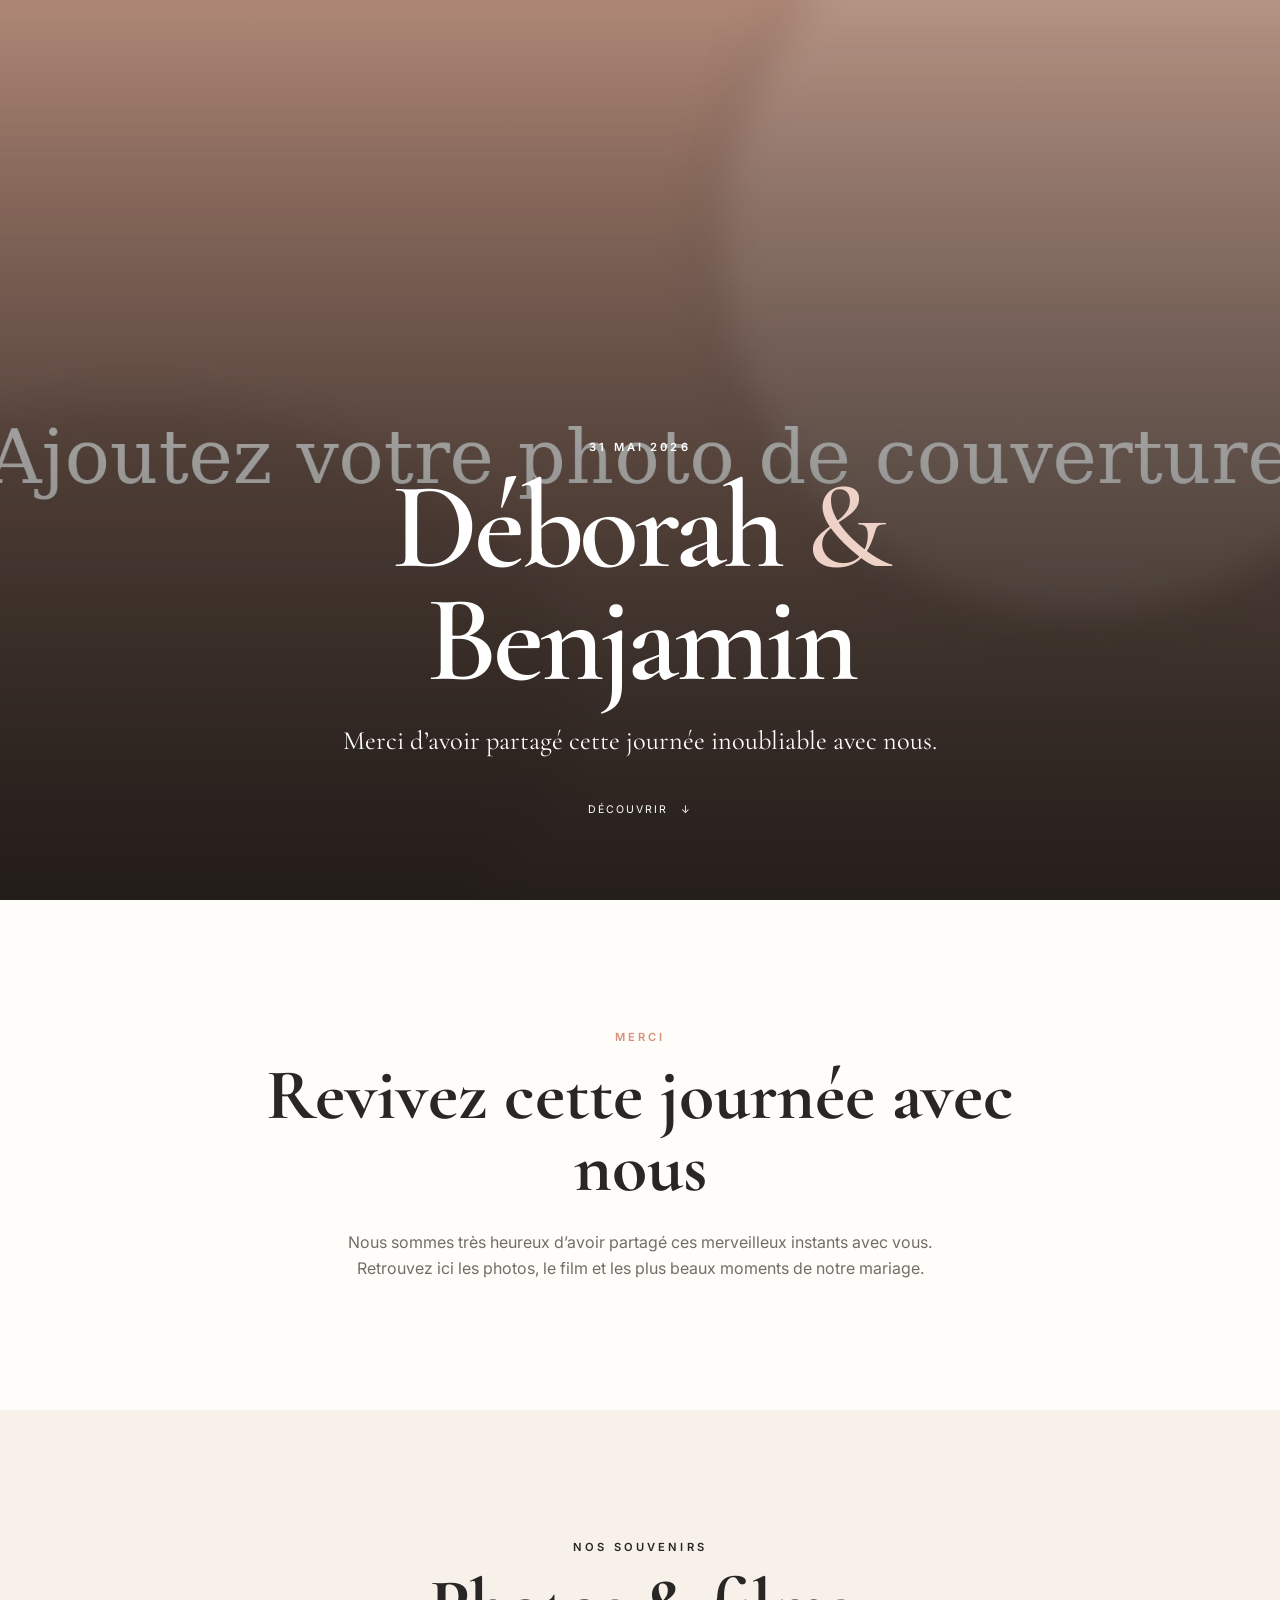
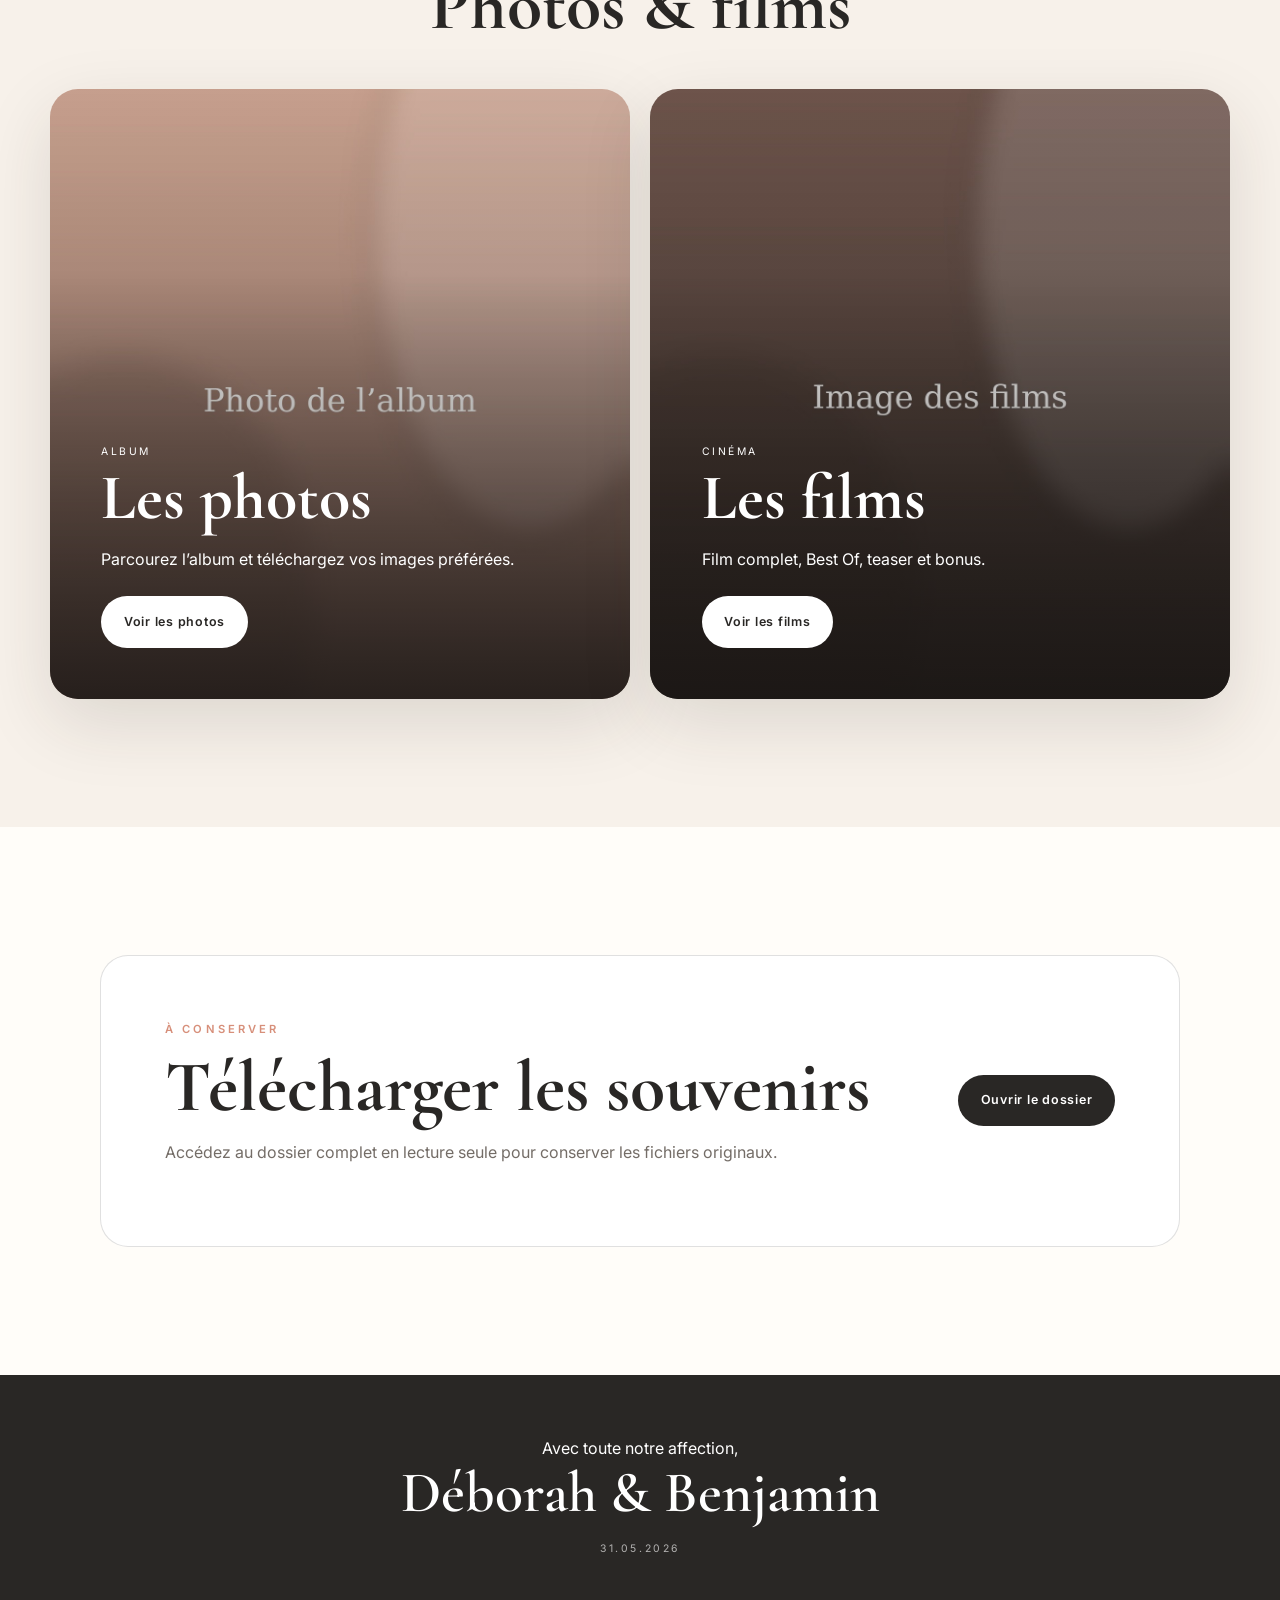
==== index.html @ db5a4152 "Add files via upload" ====
<!doctype html>
<html lang="fr">
<head>
  <meta charset="utf-8">
  <meta name="viewport" content="width=device-width, initial-scale=1">
  <meta name="theme-color" content="#f7f1ea">
  <meta name="description" content="Les souvenirs du mariage de Déborah & Benjamin — 31 mai 2026.">
  <title>Déborah & Benjamin — 31 mai 2026</title>
  <link rel="preconnect" href="https://fonts.googleapis.com">
  <link rel="preconnect" href="https://fonts.gstatic.com" crossorigin>
  <link href="https://fonts.googleapis.com/css2?family=Cormorant+Garamond:wght@500;600&family=Inter:wght@400;500;600&display=swap" rel="stylesheet">
  <link rel="stylesheet" href="style.css">
</head>
<body>
  <div class="intro" id="intro" aria-hidden="true">
    <div>
      <p class="intro-names">Déborah & Benjamin</p>
      <p class="intro-date">31 mai 2026</p>
    </div>
  </div>

  <header class="hero" id="accueil">
    <div class="hero-overlay"></div>
    <div class="hero-content reveal">
      <p class="eyebrow">31 mai 2026</p>
      <h1>Déborah <span>&</span> Benjamin</h1>
      <p class="hero-copy">Merci d’avoir partagé cette journée inoubliable avec nous.</p>
      <a class="scroll-link" href="#souvenirs" aria-label="Découvrir les souvenirs">
        Découvrir
        <span aria-hidden="true">↓</span>
      </a>
    </div>
  </header>

  <main>
    <section class="thanks section">
      <div class="narrow reveal">
        <p class="eyebrow peach">Merci</p>
        <h2>Revivez cette journée avec nous</h2>
        <p>
          Nous sommes très heureux d’avoir partagé ces merveilleux instants avec vous.
          Retrouvez ici les photos, le film et les plus beaux moments de notre mariage.
        </p>
      </div>
    </section>

    <section class="memories section" id="souvenirs">
      <div class="section-heading reveal">
        <p class="eyebrow">Nos souvenirs</p>
        <h2>Photos & films</h2>
      </div>

      <div class="cards">
        <article class="card card-photo reveal">
          <div class="card-shade"></div>
          <div class="card-content">
            <p class="card-kicker">Album</p>
            <h3>Les photos</h3>
            <p>Parcourez l’album et téléchargez vos images préférées.</p>
            <a class="button light" id="photos-link" href="#" target="_blank" rel="noopener">Voir les photos</a>
          </div>
        </article>

        <article class="card card-film reveal">
          <div class="card-shade"></div>
          <div class="card-content">
            <p class="card-kicker">Cinéma</p>
            <h3>Les films</h3>
            <p>Film complet, Best Of, teaser et bonus.</p>
            <a class="button light" href="films.html">Voir les films</a>
          </div>
        </article>
      </div>
    </section>

    <section class="download section">
      <div class="download-box reveal">
        <div>
          <p class="eyebrow peach">À conserver</p>
          <h2>Télécharger les souvenirs</h2>
          <p>Accédez au dossier complet en lecture seule pour conserver les fichiers originaux.</p>
        </div>
        <a class="button dark" id="download-link" href="#" target="_blank" rel="noopener">Ouvrir le dossier</a>
      </div>
    </section>
  </main>

  <footer>
    <p>Avec toute notre affection,</p>
    <p class="signature">Déborah & Benjamin</p>
    <p class="footer-date">31.05.2026</p>
  </footer>

  <script src="config.js"></script>
  <script src="script.js"></script>
</body>
</html>
---- style.css ----
:root {
  --ivory: #f7f1ea;
  --paper: #fffdf9;
  --charcoal: #292725;
  --muted: #746d67;
  --peach: #d78f7a;
  --peach-soft: #eed2c7;
  --line: rgba(41, 39, 37, .14);
  --shadow: 0 24px 70px rgba(49, 39, 31, .13);
}

* { box-sizing: border-box; }
html { scroll-behavior: smooth; }
body {
  margin: 0;
  color: var(--charcoal);
  background: var(--paper);
  font-family: Inter, system-ui, -apple-system, BlinkMacSystemFont, "Segoe UI", sans-serif;
  line-height: 1.65;
}
a { color: inherit; }
img { max-width: 100%; display: block; }

.intro {
  position: fixed;
  inset: 0;
  z-index: 100;
  display: grid;
  place-items: center;
  text-align: center;
  background: var(--ivory);
  transition: opacity .8s ease, visibility .8s ease;
}
.intro.hidden { opacity: 0; visibility: hidden; }
.intro-names {
  margin: 0;
  font: 600 clamp(2.5rem, 8vw, 6rem)/1 Cormorant Garamond, serif;
}
.intro-date {
  margin: .9rem 0 0;
  letter-spacing: .26em;
  text-transform: uppercase;
  font-size: .72rem;
}

.hero {
  min-height: 100svh;
  position: relative;
  display: grid;
  place-items: end center;
  padding: 7rem 1.5rem 5rem;
  text-align: center;
  color: white;
  background:
    url("assets/cover.jpg") center 38% / cover no-repeat,
    linear-gradient(135deg, #caa693, #5a4a43);
}
.hero-overlay {
  position: absolute;
  inset: 0;
  background: linear-gradient(to bottom, rgba(20,17,15,.15), rgba(20,17,15,.68));
}
.hero-content { position: relative; z-index: 1; max-width: 900px; }
.eyebrow {
  margin: 0 0 .8rem;
  font-size: .7rem;
  font-weight: 600;
  letter-spacing: .28em;
  text-transform: uppercase;
}
.eyebrow.peach { color: var(--peach); }
.hero h1, .films-header h1 {
  margin: 0;
  font: 600 clamp(3.1rem, 10vw, 7.7rem)/.92 Cormorant Garamond, serif;
  letter-spacing: -.035em;
}
.hero h1 span { color: var(--peach-soft); font-weight: 500; }
.hero-copy {
  margin: 1.5rem auto 0;
  max-width: 620px;
  font-family: Cormorant Garamond, serif;
  font-size: clamp(1.2rem, 3vw, 1.65rem);
}
.scroll-link {
  display: inline-flex;
  gap: .8rem;
  margin-top: 2.3rem;
  align-items: center;
  text-decoration: none;
  text-transform: uppercase;
  letter-spacing: .19em;
  font-size: .66rem;
}

.section { padding: clamp(5rem, 10vw, 9rem) 1.4rem; }
.narrow { max-width: 760px; margin: auto; text-align: center; }
h2, h3 { font-family: Cormorant Garamond, serif; }
.narrow h2, .section-heading h2, .download-box h2 {
  margin: 0;
  font-size: clamp(2.5rem, 6vw, 4.5rem);
  line-height: 1;
}
.narrow p:last-child {
  max-width: 650px;
  margin: 1.6rem auto 0;
  color: var(--muted);
  font-size: 1rem;
}

.memories { background: var(--ivory); }
.section-heading { text-align: center; margin-bottom: 3rem; }
.cards {
  max-width: 1180px;
  margin: auto;
  display: grid;
  grid-template-columns: repeat(2, minmax(0, 1fr));
  gap: 1.3rem;
}
.card {
  min-height: 610px;
  position: relative;
  display: flex;
  align-items: end;
  overflow: hidden;
  border-radius: 28px;
  color: white;
  box-shadow: var(--shadow);
  background-size: cover;
  background-position: center;
}
.card-photo {
  background-image:
    url("assets/photos.jpg"),
    linear-gradient(145deg, #d4a68f, #78615a);
}
.card-film {
  background-image:
    url("assets/films.jpg"),
    linear-gradient(145deg, #6d5a51, #292725);
}
.card-shade {
  position: absolute; inset: 0;
  background: linear-gradient(to top, rgba(25,21,19,.82), rgba(25,21,19,.05) 70%);
}
.card-content { position: relative; z-index: 1; padding: clamp(2rem, 5vw, 3.2rem); }
.card-kicker {
  margin: 0 0 .35rem;
  font-size: .65rem;
  letter-spacing: .24em;
  text-transform: uppercase;
}
.card h3 { margin: 0; font-size: clamp(2.8rem, 5vw, 4.4rem); line-height: 1; }
.card p:not(.card-kicker) { max-width: 420px; margin: 1rem 0 1.5rem; }

.button {
  min-height: 48px;
  display: inline-flex;
  align-items: center;
  justify-content: center;
  padding: .9rem 1.35rem;
  border: 1px solid transparent;
  border-radius: 999px;
  text-decoration: none;
  font-weight: 600;
  font-size: .78rem;
  letter-spacing: .06em;
  transition: transform .25s ease, background .25s ease, color .25s ease;
}
.button:hover { transform: translateY(-2px); }
.button.light { background: white; color: var(--charcoal); }
.button.dark { background: var(--charcoal); color: white; }

.download-box {
  max-width: 1080px;
  margin: auto;
  padding: clamp(2rem, 6vw, 4rem);
  display: flex;
  gap: 2rem;
  align-items: center;
  justify-content: space-between;
  border: 1px solid var(--line);
  border-radius: 28px;
  background: white;
}
.download-box p { max-width: 650px; color: var(--muted); }

footer {
  padding: 3.5rem 1.4rem 4rem;
  text-align: center;
  background: var(--charcoal);
  color: white;
}
footer p { margin: .25rem 0; }
.signature {
  font: 600 clamp(2rem, 6vw, 3.6rem)/1 Cormorant Garamond, serif;
}
.footer-date {
  margin-top: 1.1rem;
  font-size: .65rem;
  letter-spacing: .25em;
  color: rgba(255,255,255,.65);
}

.reveal {
  opacity: 0;
  transform: translateY(24px);
  transition: opacity .8s ease, transform .8s ease;
}
.reveal.visible { opacity: 1; transform: none; }

.inner-page { background: var(--ivory); }
.topbar {
  min-height: 72px;
  padding: 0 1.3rem;
  display: grid;
  grid-template-columns: 1fr auto 1fr;
  gap: 1rem;
  align-items: center;
  border-bottom: 1px solid var(--line);
  background: rgba(247,241,234,.92);
  backdrop-filter: blur(12px);
}
.topbar span:last-child { text-align: right; }
.topbar span, .back-link {
  font-size: .68rem;
  letter-spacing: .12em;
  text-transform: uppercase;
  text-decoration: none;
}
.films-main { padding: clamp(4rem, 8vw, 7rem) 1.3rem 7rem; }
.films-header {
  max-width: 900px;
  margin: 0 auto 4rem;
  text-align: center;
}
.films-header h1 {
  color: var(--charcoal);
  font-size: clamp(3.2rem, 8vw, 6rem);
}
.films-header > p:last-child { color: var(--muted); }
.film-grid {
  max-width: 1080px;
  margin: auto;
  display: grid;
  gap: 1.3rem;
}
.film-card {
  display: grid;
  grid-template-columns: minmax(260px, .9fr) 1.1fr;
  overflow: hidden;
  border-radius: 26px;
  background: white;
  box-shadow: 0 20px 60px rgba(49,39,31,.08);
}
.film-thumb {
  min-height: 360px;
  position: relative;
  display: flex;
  align-items: flex-end;
  padding: 1.4rem;
  color: rgba(255,255,255,.9);
  font: 600 3rem/1 Cormorant Garamond, serif;
  background-position: center;
  background-size: cover;
}
.thumb-full { background-image: url("assets/film-full.jpg"), linear-gradient(145deg,#c99c85,#4a3e38); }
.thumb-best { background-image: url("assets/film-best.jpg"), linear-gradient(145deg,#b78073,#2f2a28); }
.thumb-teaser { background-image: url("assets/film-teaser.jpg"), linear-gradient(145deg,#d2ae98,#5d4d46); }
.thumb-bonus { background-image: url("assets/film-bonus.jpg"), linear-gradient(145deg,#b77d6b,#372f2c); }
.film-info {
  padding: clamp(2rem, 5vw, 4rem);
  display: flex;
  flex-direction: column;
  align-items: flex-start;
  justify-content: center;
}
.film-info h2 { margin: 0; font-size: clamp(2.4rem, 5vw, 4rem); line-height: 1; }
.film-info > p:not(.card-kicker) { margin: 1rem 0 1.6rem; color: var(--muted); }

@media (max-width: 760px) {
  .hero { min-height: 88svh; background-position: center top; }
  .cards { grid-template-columns: 1fr; }
  .card { min-height: 530px; }
  .download-box { align-items: flex-start; flex-direction: column; }
  .film-card { grid-template-columns: 1fr; }
  .film-thumb { min-height: 270px; }
  .topbar { grid-template-columns: 1fr 1fr; }
  .topbar span:nth-child(2) { display: none; }
}
@media (prefers-reduced-motion: reduce) {
  *, *::before, *::after { scroll-behavior: auto !important; transition: none !important; }
  .intro { display: none; }
  .reveal { opacity: 1; transform: none; }
}
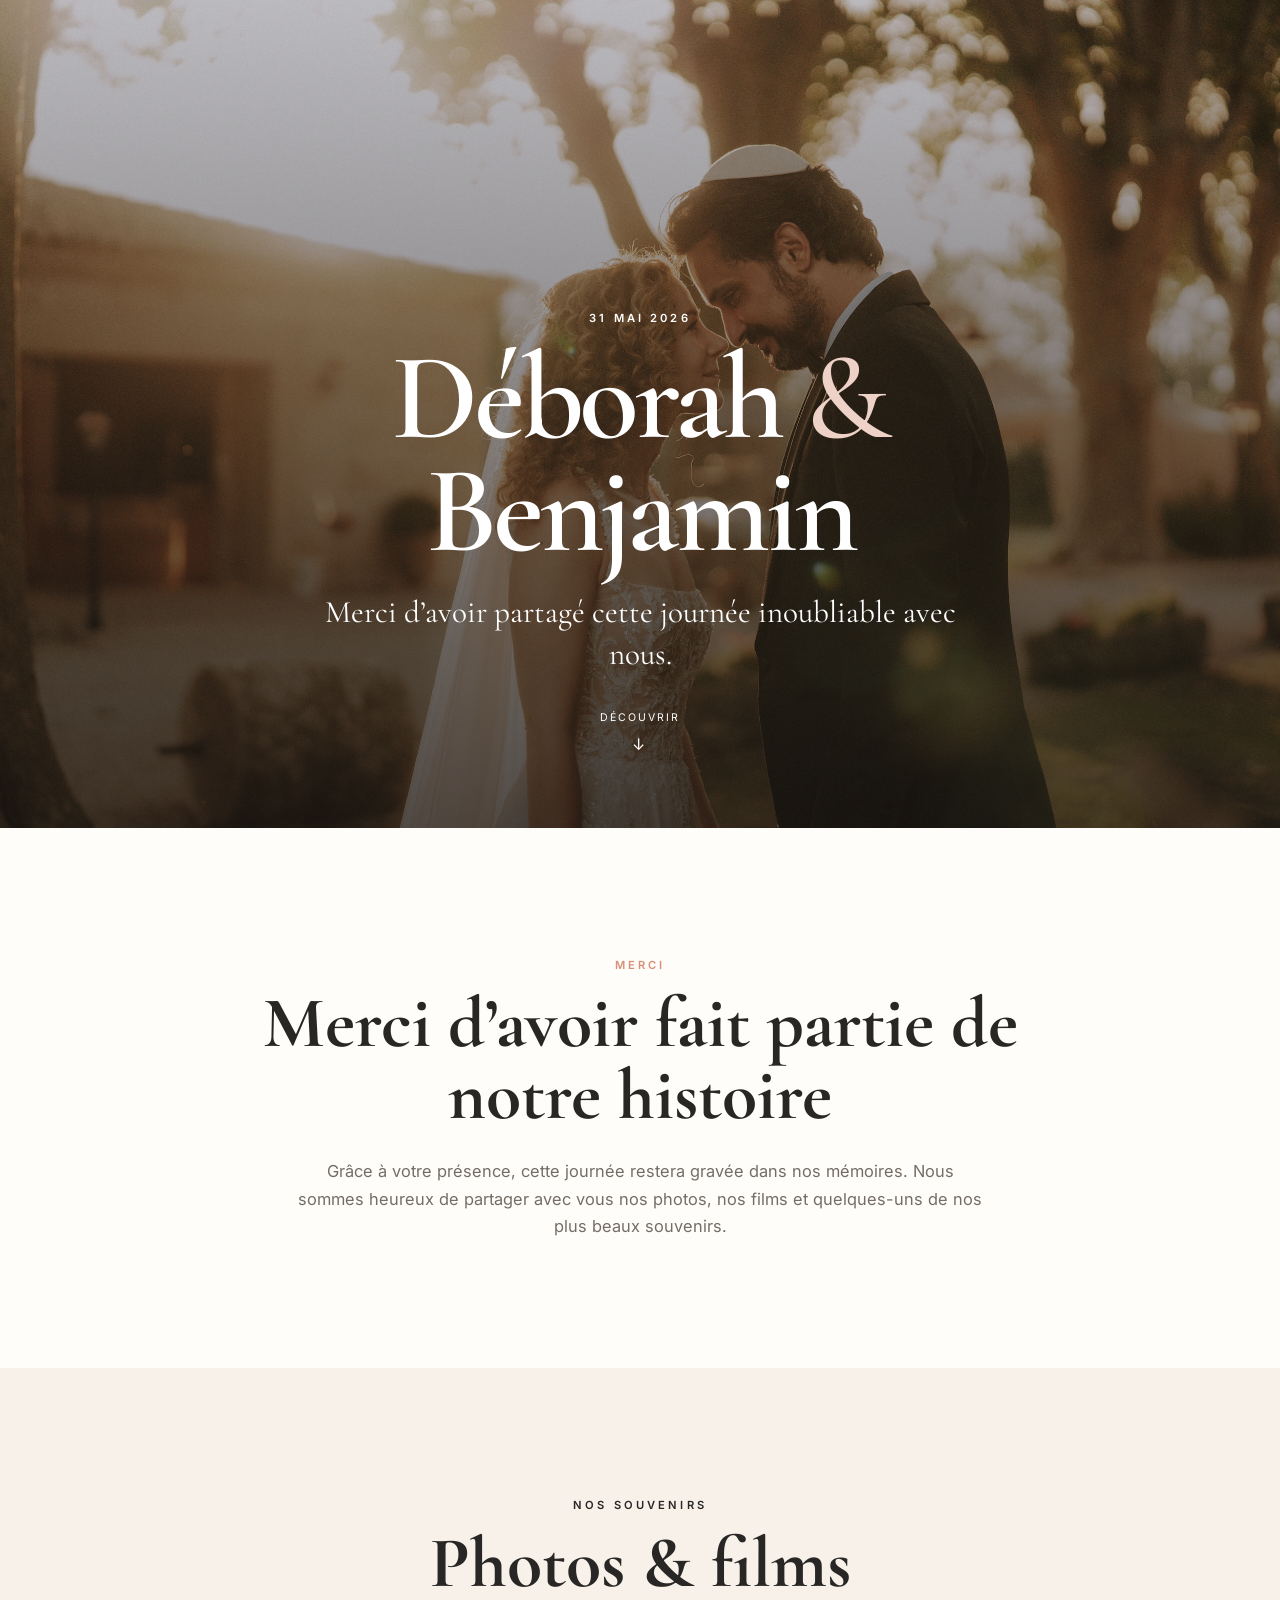
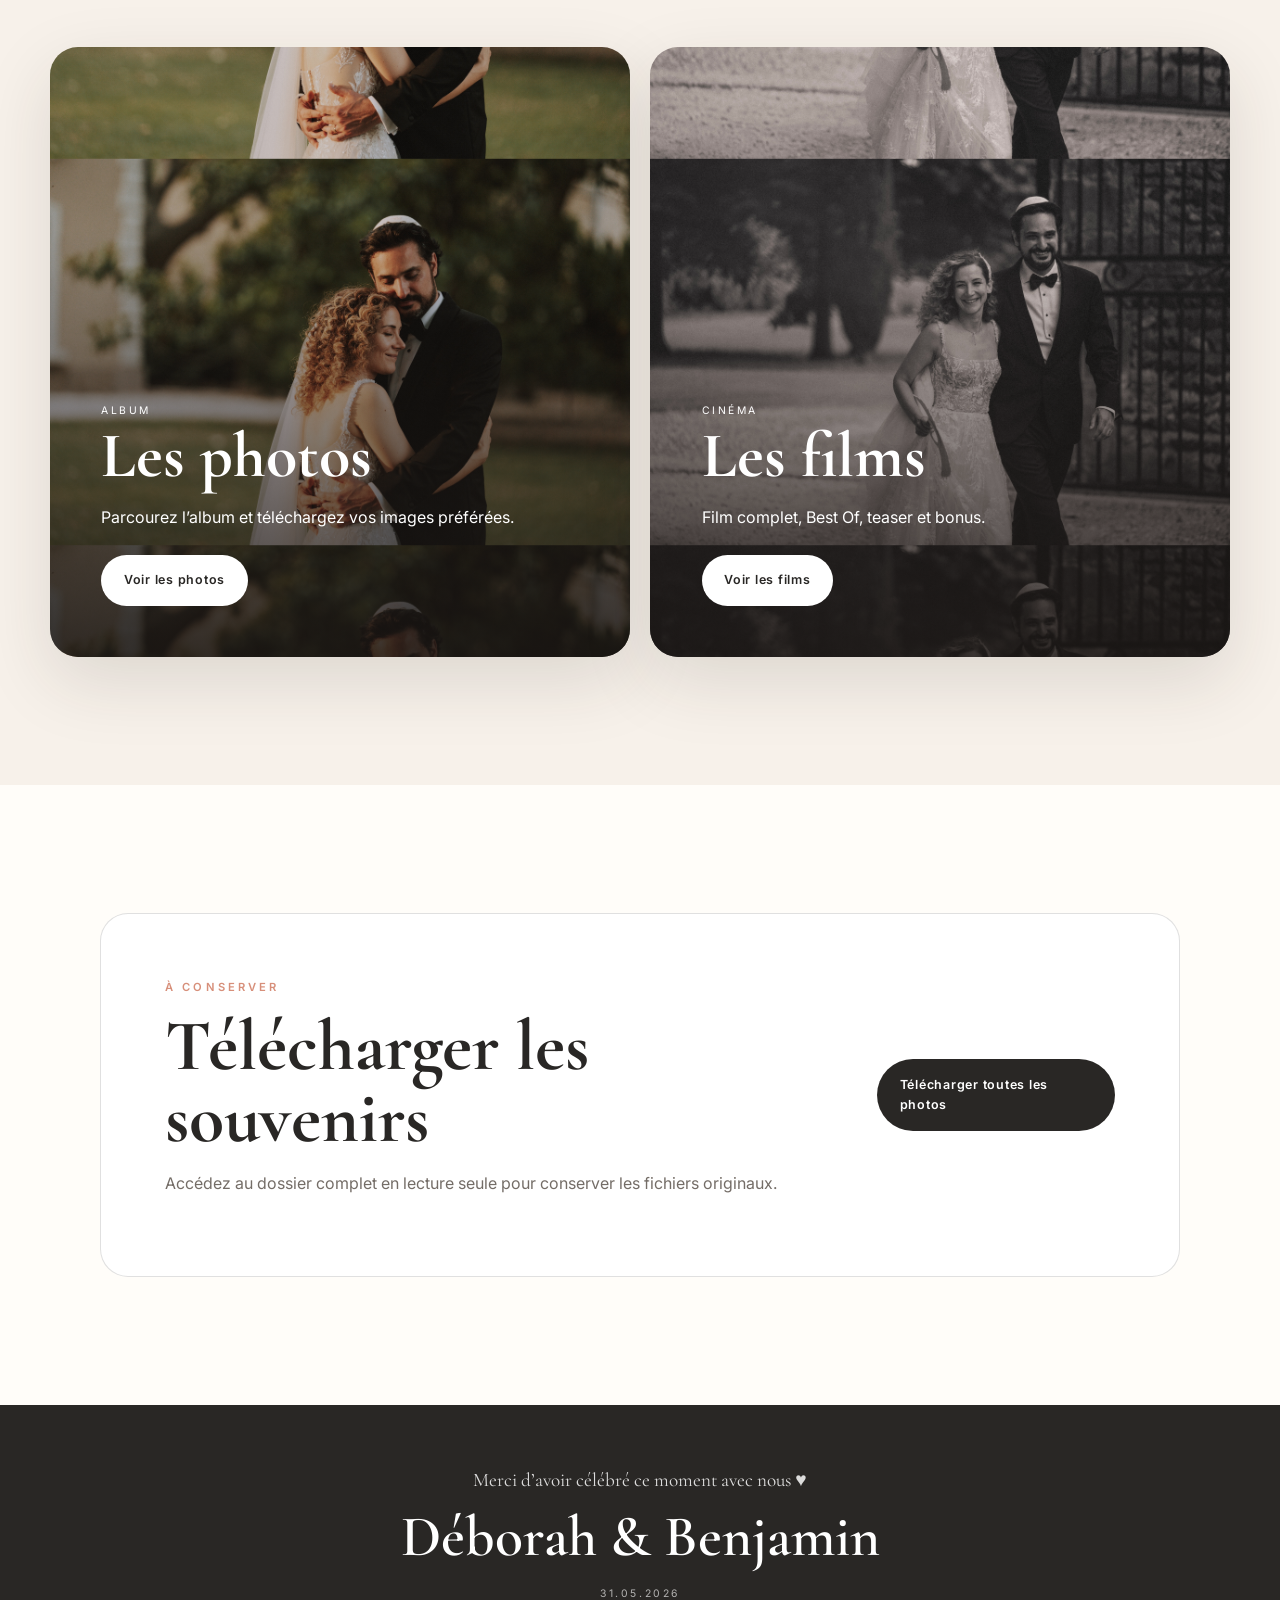
==== commit 78238892: "Add files via upload" ====
--- a/index.html
+++ b/index.html
@@ -26,8 +26,8 @@
       <h1>Déborah <span>&</span> Benjamin</h1>
       <p class="hero-copy">Merci d’avoir partagé cette journée inoubliable avec nous.</p>
       <a class="scroll-link" href="#souvenirs" aria-label="Découvrir les souvenirs">
-        Découvrir
-        <span aria-hidden="true">↓</span>
+        <span>Découvrir</span>
+        <span class="scroll-arrow" aria-hidden="true">↓</span>
       </a>
     </div>
   </header>
@@ -36,10 +36,11 @@
     <section class="thanks section">
       <div class="narrow reveal">
         <p class="eyebrow peach">Merci</p>
-        <h2>Revivez cette journée avec nous</h2>
+        <h2>Merci d’avoir fait partie de notre histoire</h2>
         <p>
-          Nous sommes très heureux d’avoir partagé ces merveilleux instants avec vous.
-          Retrouvez ici les photos, le film et les plus beaux moments de notre mariage.
+          Grâce à votre présence, cette journée restera gravée dans nos mémoires.
+          Nous sommes heureux de partager avec vous nos photos, nos films et quelques-uns
+          de nos plus beaux souvenirs.
         </p>
       </div>
     </section>
@@ -80,13 +81,13 @@
           <h2>Télécharger les souvenirs</h2>
           <p>Accédez au dossier complet en lecture seule pour conserver les fichiers originaux.</p>
         </div>
-        <a class="button dark" id="download-link" href="#" target="_blank" rel="noopener">Ouvrir le dossier</a>
+        <a class="button dark" id="download-link" href="#" target="_blank" rel="noopener">Télécharger toutes les photos</a>
       </div>
     </section>
   </main>
 
   <footer>
-    <p>Avec toute notre affection,</p>
+    <p class="footer-thanks">Merci d’avoir célébré ce moment avec nous ♥</p>
     <p class="signature">Déborah & Benjamin</p>
     <p class="footer-date">31.05.2026</p>
   </footer>
--- a/style.css
+++ b/style.css
@@ -293,3 +293,143 @@
   .intro { display: none; }
   .reveal { opacity: 1; transform: none; }
 }
+
+
+/* Finitions premium — version 2 */
+.hero {
+  min-height: 92svh;
+  padding-bottom: 4.4rem;
+}
+
+.hero-content {
+  transform: translateY(1rem);
+}
+
+.hero-copy {
+  max-width: 650px;
+  font-size: clamp(1.45rem, 3.3vw, 1.95rem);
+  line-height: 1.35;
+}
+
+.scroll-link {
+  flex-direction: column;
+  gap: .3rem;
+  margin-top: 2.1rem;
+}
+
+.scroll-arrow {
+  display: inline-block;
+  font-size: 1rem;
+  animation: driftDown 1.8s ease-in-out infinite;
+}
+
+@keyframes driftDown {
+  0%, 100% { transform: translateY(0); opacity: .65; }
+  50% { transform: translateY(7px); opacity: 1; }
+}
+
+.narrow {
+  max-width: 820px;
+}
+
+.narrow p:last-child {
+  max-width: 690px;
+  margin-top: 1.7rem;
+  font-size: 1.03rem;
+}
+
+.card {
+  background-size: 100%;
+  transition:
+    transform .55s cubic-bezier(.2,.7,.2,1),
+    box-shadow .55s ease,
+    background-size .8s ease;
+}
+
+.card:hover {
+  transform: translateY(-8px);
+  box-shadow: 0 34px 90px rgba(49, 39, 31, .2);
+  background-size: 106%;
+}
+
+.card-shade {
+  transition: background .55s ease;
+}
+
+.card:hover .card-shade {
+  background: linear-gradient(to top, rgba(25,21,19,.88), rgba(25,21,19,.01) 72%);
+}
+
+.button {
+  transition:
+    transform .3s ease,
+    background .3s ease,
+    color .3s ease,
+    box-shadow .3s ease;
+}
+
+.button:hover {
+  transform: translateY(-3px);
+  box-shadow: 0 12px 28px rgba(41,39,37,.16);
+}
+
+.footer-thanks {
+  margin-bottom: .8rem;
+  font-family: Cormorant Garamond, serif;
+  font-size: 1.2rem;
+  color: rgba(255,255,255,.84);
+}
+
+.reveal {
+  transform: translateY(34px);
+  transition:
+    opacity 1s cubic-bezier(.2,.7,.2,1),
+    transform 1s cubic-bezier(.2,.7,.2,1);
+}
+
+.film-card {
+  transition: transform .45s ease, box-shadow .45s ease;
+}
+
+.film-card:hover {
+  transform: translateY(-6px);
+  box-shadow: 0 30px 80px rgba(49,39,31,.14);
+}
+
+.film-thumb {
+  transition: transform .7s ease;
+}
+
+.film-card:hover .film-thumb {
+  transform: scale(1.025);
+}
+
+@media (max-width: 760px) {
+  .hero {
+    min-height: 88svh;
+    padding-bottom: 3.6rem;
+  }
+
+  .hero-content {
+    transform: none;
+  }
+
+  .hero-copy {
+    font-size: clamp(1.3rem, 5vw, 1.65rem);
+  }
+
+  .card {
+    background-size: cover;
+  }
+
+  .card:hover {
+    transform: none;
+    background-size: cover;
+  }
+}
+
+@media (prefers-reduced-motion: reduce) {
+  .scroll-arrow {
+    animation: none !important;
+  }
+}
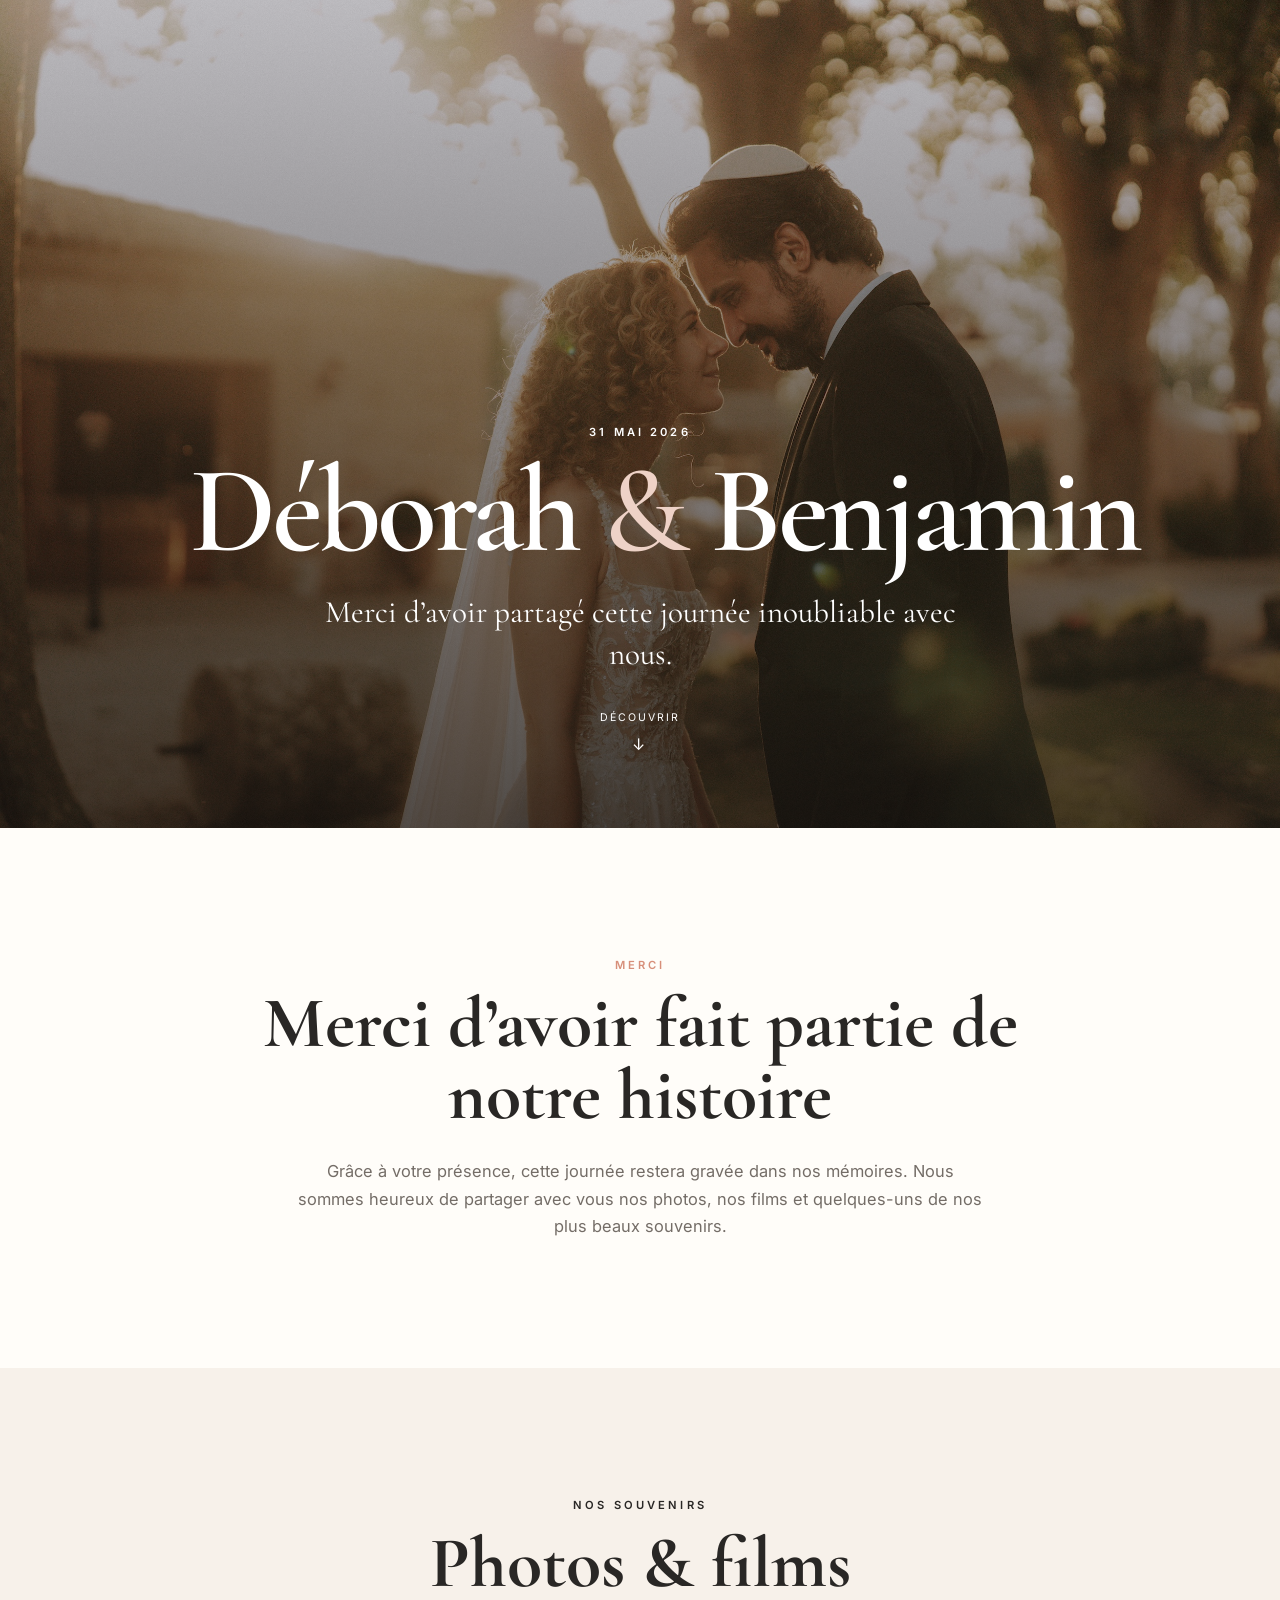
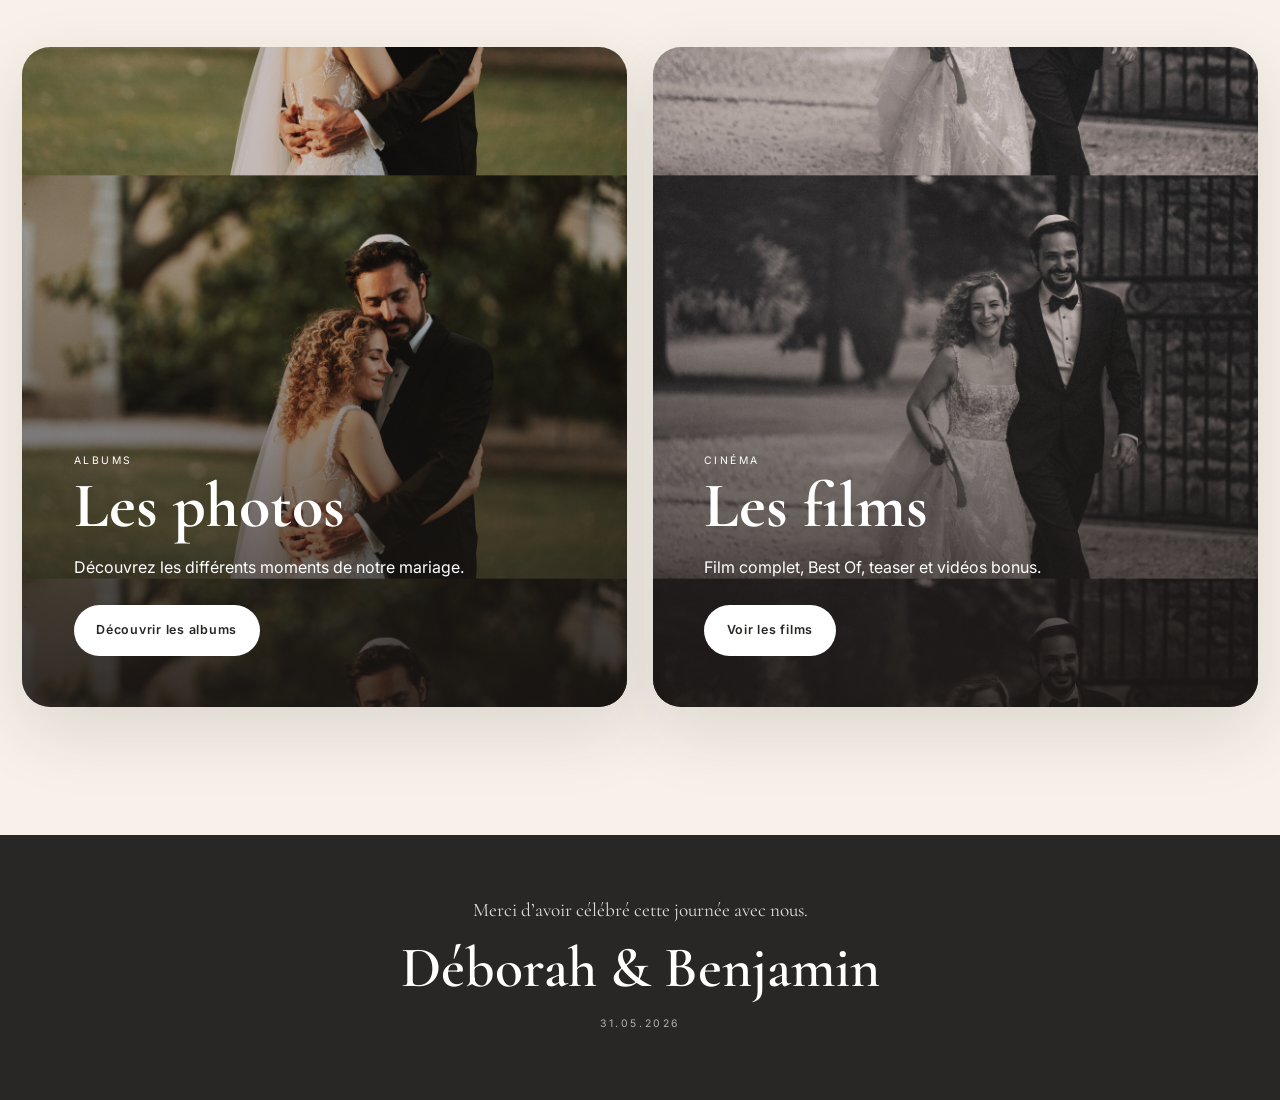
==== commit b35d527e: "Add files via upload" ====
--- a/index.html
+++ b/index.html
@@ -13,86 +13,40 @@
 </head>
 <body>
   <div class="intro" id="intro" aria-hidden="true">
-    <div>
-      <p class="intro-names">Déborah & Benjamin</p>
-      <p class="intro-date">31 mai 2026</p>
-    </div>
+    <div><p class="intro-names">Déborah & Benjamin</p><p class="intro-date">31 mai 2026</p></div>
   </div>
-
   <header class="hero" id="accueil">
     <div class="hero-overlay"></div>
     <div class="hero-content reveal">
       <p class="eyebrow">31 mai 2026</p>
       <h1>Déborah <span>&</span> Benjamin</h1>
       <p class="hero-copy">Merci d’avoir partagé cette journée inoubliable avec nous.</p>
-      <a class="scroll-link" href="#souvenirs" aria-label="Découvrir les souvenirs">
-        <span>Découvrir</span>
-        <span class="scroll-arrow" aria-hidden="true">↓</span>
-      </a>
+      <a class="scroll-link" href="#souvenirs" aria-label="Découvrir les souvenirs"><span>Découvrir</span><span class="scroll-arrow" aria-hidden="true">↓</span></a>
     </div>
   </header>
-
   <main>
     <section class="thanks section">
       <div class="narrow reveal">
         <p class="eyebrow peach">Merci</p>
         <h2>Merci d’avoir fait partie de notre histoire</h2>
-        <p>
-          Grâce à votre présence, cette journée restera gravée dans nos mémoires.
-          Nous sommes heureux de partager avec vous nos photos, nos films et quelques-uns
-          de nos plus beaux souvenirs.
-        </p>
+        <p>Grâce à votre présence, cette journée restera gravée dans nos mémoires. Nous sommes heureux de partager avec vous nos photos, nos films et quelques-uns de nos plus beaux souvenirs.</p>
       </div>
     </section>
-
     <section class="memories section" id="souvenirs">
-      <div class="section-heading reveal">
-        <p class="eyebrow">Nos souvenirs</p>
-        <h2>Photos & films</h2>
-      </div>
-
+      <div class="section-heading reveal"><p class="eyebrow">Nos souvenirs</p><h2>Photos & films</h2></div>
       <div class="cards">
         <article class="card card-photo reveal">
           <div class="card-shade"></div>
-          <div class="card-content">
-            <p class="card-kicker">Album</p>
-            <h3>Les photos</h3>
-            <p>Parcourez l’album et téléchargez vos images préférées.</p>
-            <a class="button light" id="photos-link" href="#" target="_blank" rel="noopener">Voir les photos</a>
-          </div>
+          <div class="card-content"><p class="card-kicker">Albums</p><h3>Les photos</h3><p>Découvrez les différents moments de notre mariage.</p><a class="button light" href="photos.html">Découvrir les albums</a></div>
         </article>
-
         <article class="card card-film reveal">
           <div class="card-shade"></div>
-          <div class="card-content">
-            <p class="card-kicker">Cinéma</p>
-            <h3>Les films</h3>
-            <p>Film complet, Best Of, teaser et bonus.</p>
-            <a class="button light" href="films.html">Voir les films</a>
-          </div>
+          <div class="card-content"><p class="card-kicker">Cinéma</p><h3>Les films</h3><p>Film complet, Best Of, teaser et vidéos bonus.</p><a class="button light" href="films.html">Voir les films</a></div>
         </article>
       </div>
     </section>
-
-    <section class="download section">
-      <div class="download-box reveal">
-        <div>
-          <p class="eyebrow peach">À conserver</p>
-          <h2>Télécharger les souvenirs</h2>
-          <p>Accédez au dossier complet en lecture seule pour conserver les fichiers originaux.</p>
-        </div>
-        <a class="button dark" id="download-link" href="#" target="_blank" rel="noopener">Télécharger toutes les photos</a>
-      </div>
-    </section>
   </main>
-
-  <footer>
-    <p class="footer-thanks">Merci d’avoir célébré ce moment avec nous ♥</p>
-    <p class="signature">Déborah & Benjamin</p>
-    <p class="footer-date">31.05.2026</p>
-  </footer>
-
-  <script src="config.js"></script>
-  <script src="script.js"></script>
+  <footer><p class="footer-thanks">Merci d’avoir célébré cette journée avec nous.</p><p class="signature">Déborah & Benjamin</p><p class="footer-date">31.05.2026</p></footer>
+  <script src="config.js"></script><script src="script.js"></script>
 </body>
 </html>
--- a/style.css
+++ b/style.css
@@ -433,3 +433,56 @@
     animation: none !important;
   }
 }
+
+/* Pages albums et bonus */
+.hero h1 { white-space: nowrap; }
+.cards { max-width: 1280px; gap: 1.6rem; }
+.card { min-height: 660px; }
+.download { display: none; }
+
+.album-grid {
+  max-width: 1180px;
+  margin: auto;
+  display: grid;
+  grid-template-columns: repeat(2, minmax(0, 1fr));
+  gap: 1.35rem;
+}
+.album-card {
+  position: relative;
+  min-height: 440px;
+  display: flex;
+  align-items: flex-end;
+  overflow: hidden;
+  border-radius: 28px;
+  color: white;
+  text-decoration: none;
+  background-position: center;
+  background-size: cover;
+  box-shadow: var(--shadow);
+  transition: transform .5s cubic-bezier(.2,.7,.2,1), box-shadow .5s ease, background-size .8s ease;
+}
+.album-card:last-child { grid-column: 1 / -1; min-height: 500px; }
+.album-card:hover { transform: translateY(-7px); box-shadow: 0 34px 90px rgba(49,39,31,.2); background-size: 106%; }
+.album-shade { position: absolute; inset: 0; background: linear-gradient(to top, rgba(20,17,15,.82), rgba(20,17,15,.05) 72%); }
+.album-content { position: relative; z-index: 1; padding: clamp(2rem, 5vw, 3.2rem); width: 100%; }
+.album-number { display: block; margin-bottom: .5rem; font-size: .65rem; letter-spacing: .24em; }
+.album-content h2 { margin: 0 0 1rem; font-size: clamp(2.7rem, 5vw, 4.6rem); line-height: .95; }
+.album-action { font-size: .75rem; font-weight: 600; letter-spacing: .08em; text-transform: uppercase; }
+.album-mairie { background-image: url("assets/mairie.jpg"), linear-gradient(145deg,#c99c85,#4a3e38); }
+.album-pool { background-image: url("assets/Pool-Henne.jpg"), linear-gradient(145deg,#d2ae98,#5d4d46); }
+.album-ceremonie { background-image: url("assets/ceremonie.jpg"), linear-gradient(145deg,#b78073,#2f2a28); }
+.album-maries { background-image: url("assets/maries.jpg"), linear-gradient(145deg,#caa693,#5a4a43); }
+.album-cocktail { background-image: url("assets/cocktail-soiree.jpg"), linear-gradient(145deg,#6d5a51,#292725); }
+
+.thumb-adjointe { background-image: url("assets/adjointe.jpg"), linear-gradient(145deg,#c99c85,#4a3e38); }
+.thumb-rabbin { background-image: url("assets/rabin.jpg"), linear-gradient(145deg,#b78073,#2f2a28); }
+.thumb-ketouba { background-image: url("assets/ceremonie.jpg"), linear-gradient(145deg,#d2ae98,#5d4d46); }
+.thumb-tango { background-image: url("assets/tango.jpg"), linear-gradient(145deg,#6d5a51,#292725); }
+
+@media (max-width: 760px) {
+  .hero h1 { white-space: normal; }
+  .card { min-height: 560px; }
+  .album-grid { grid-template-columns: 1fr; }
+  .album-card, .album-card:last-child { grid-column: auto; min-height: 430px; }
+  .album-card:hover { transform: none; background-size: cover; }
+}
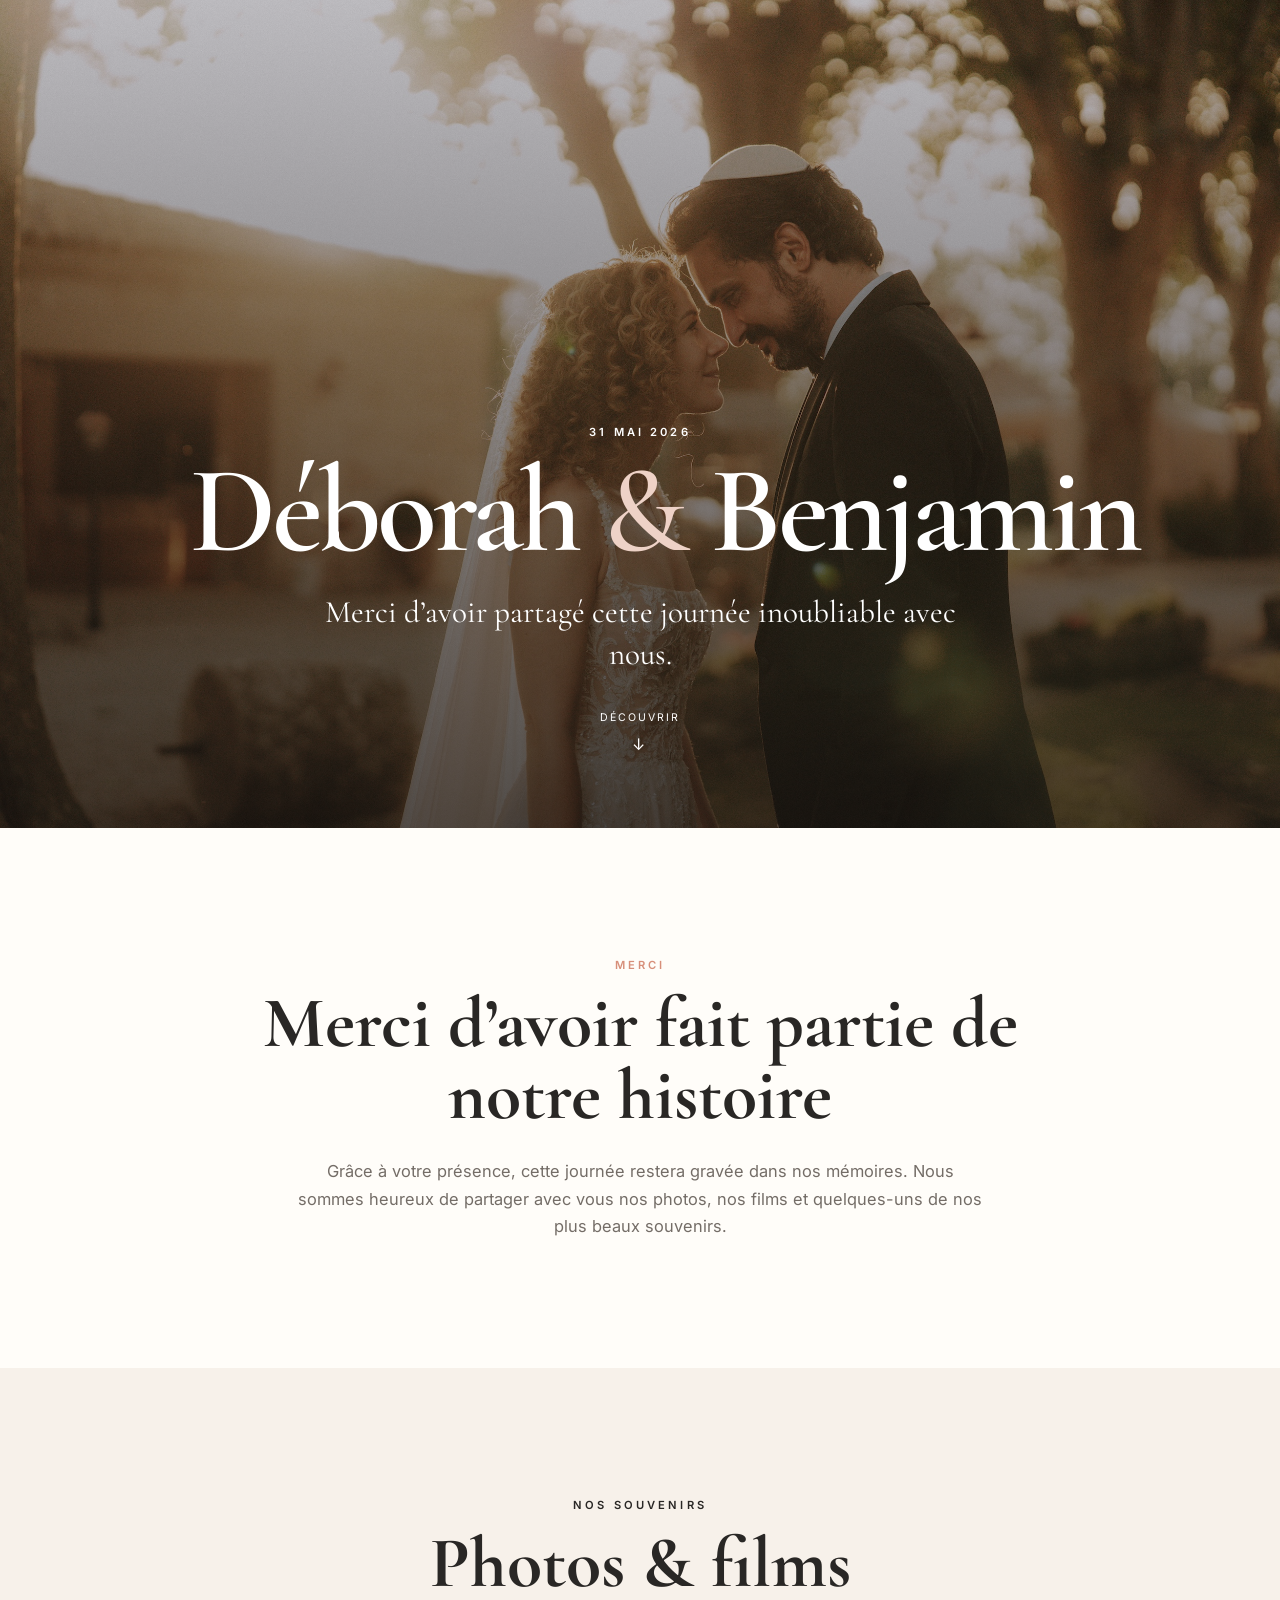
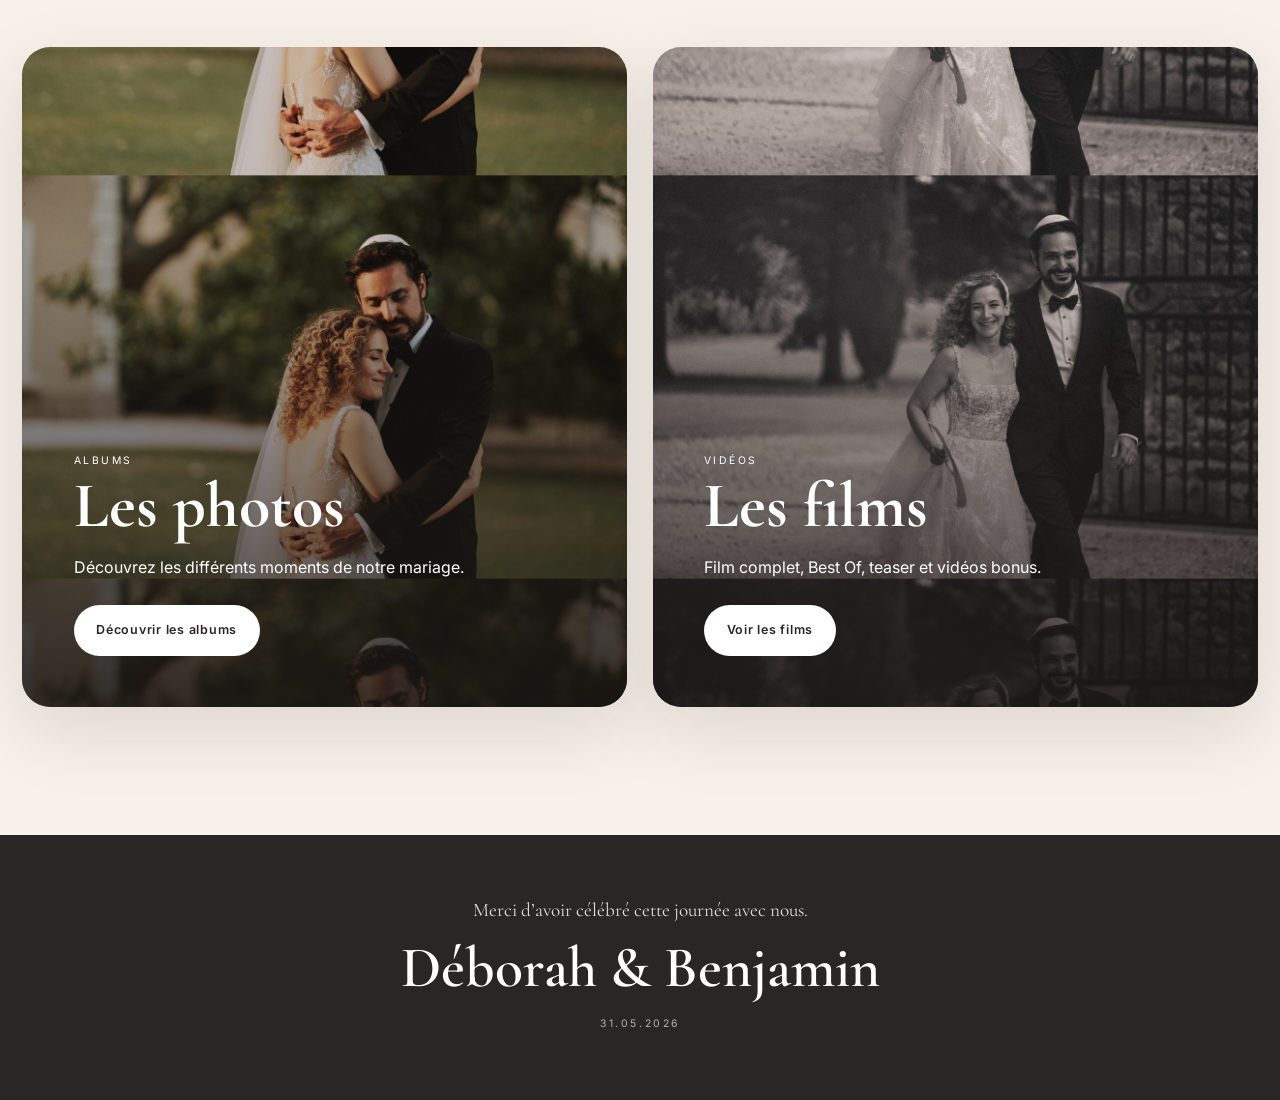
==== commit b686cc1c: "Add files via upload" ====
--- a/index.html
+++ b/index.html
@@ -41,7 +41,7 @@
         </article>
         <article class="card card-film reveal">
           <div class="card-shade"></div>
-          <div class="card-content"><p class="card-kicker">Cinéma</p><h3>Les films</h3><p>Film complet, Best Of, teaser et vidéos bonus.</p><a class="button light" href="films.html">Voir les films</a></div>
+          <div class="card-content"><p class="card-kicker">Vidéos</p><h3>Les films</h3><p>Film complet, Best Of, teaser et vidéos bonus.</p><a class="button light" href="films.html">Voir les films</a></div>
         </article>
       </div>
     </section>
--- a/style.css
+++ b/style.css
@@ -422,6 +422,11 @@
     background-size: cover;
   }
 
+  /* Sur mobile, garde les deux mariés visibles sur la carte Films. */
+  .card-film {
+    background-position: 65% center;
+  }
+
   .card:hover {
     transform: none;
     background-size: cover;
@@ -470,13 +475,13 @@
 .album-action { font-size: .75rem; font-weight: 600; letter-spacing: .08em; text-transform: uppercase; }
 .album-mairie { background-image: url("assets/mairie.jpg"), linear-gradient(145deg,#c99c85,#4a3e38); }
 .album-pool { background-image: url("assets/Pool-Henne.jpg"), linear-gradient(145deg,#d2ae98,#5d4d46); }
-.album-ceremonie { background-image: url("assets/ceremonie.jpg"), linear-gradient(145deg,#b78073,#2f2a28); }
+.album-ceremonie { background-image: url("assets/ketouba.jpg"), linear-gradient(145deg,#b78073,#2f2a28); }
 .album-maries { background-image: url("assets/maries.jpg"), linear-gradient(145deg,#caa693,#5a4a43); }
 .album-cocktail { background-image: url("assets/cocktail-soiree.jpg"), linear-gradient(145deg,#6d5a51,#292725); }
 
 .thumb-adjointe { background-image: url("assets/adjointe.jpg"), linear-gradient(145deg,#c99c85,#4a3e38); }
 .thumb-rabbin { background-image: url("assets/rabin.jpg"), linear-gradient(145deg,#b78073,#2f2a28); }
-.thumb-ketouba { background-image: url("assets/ceremonie.jpg"), linear-gradient(145deg,#d2ae98,#5d4d46); }
+.thumb-ketouba { background-image: url("assets/ketouba.jpg"), linear-gradient(145deg,#d2ae98,#5d4d46); }
 .thumb-tango { background-image: url("assets/tango.jpg"), linear-gradient(145deg,#6d5a51,#292725); }
 
 @media (max-width: 760px) {
